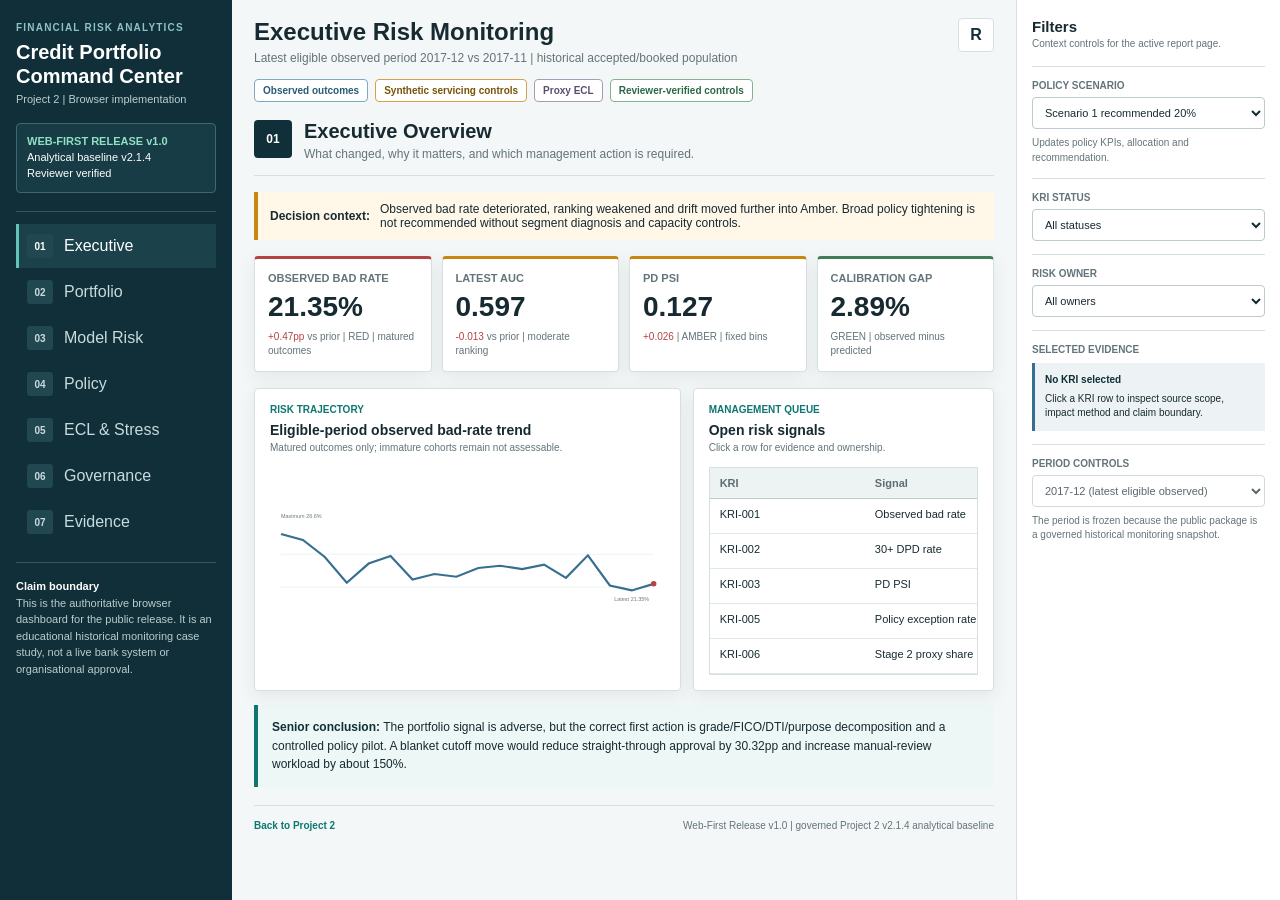
==== dashboard/index.html @ 4a4eb813 "Publish complete Credit Portfolio Monitoring case study" ====
<!doctype html>
<html lang="en">
<head>
<meta charset="utf-8">
<meta name="viewport" content="width=device-width,initial-scale=1">
<title>Project 2 | Web Risk Command Center</title>
<style>
:root{--ink:#172a31;--muted:#63747a;--deep:#102f38;--deep2:#1b4650;--teal:#0d7770;--blue:#376f91;--amber:#c78512;--red:#b44343;--green:#3e7d55;--paper:#f4f7f7;--white:#fff;--line:#d6e0e2;--soft:#e9eff0;--shadow:0 5px 18px rgba(16,47,56,.08)}
*{box-sizing:border-box}html,body{margin:0;min-height:100%;font-family:Segoe UI,Arial,sans-serif;color:var(--ink);background:var(--paper);letter-spacing:0}button,select{font:inherit}button{cursor:pointer}
.app{display:grid;grid-template-columns:232px minmax(0,1fr) 264px;min-height:100vh}.sidebar{background:var(--deep);color:#fff;padding:22px 16px;position:sticky;top:0;height:100vh;overflow:auto}.brand-kicker{font-size:10px;text-transform:uppercase;letter-spacing:.12em;color:#8fc3c2;font-weight:800}.brand{font-size:20px;line-height:1.18;font-weight:760;margin:8px 0 5px}.release{font-size:11px;color:#bad0d3}.runtime-badge{margin:18px 0;padding:10px;border:1px solid #3d6870;background:#173c45;border-radius:4px;font-size:11px;line-height:1.45}.runtime-badge b{color:#8fe0c5}.nav{border-top:1px solid #355761;padding-top:10px}.nav button{width:100%;display:grid;grid-template-columns:28px 1fr;gap:9px;align-items:center;text-align:left;border:0;border-left:3px solid transparent;background:transparent;color:#c8dbde;padding:10px 8px;margin:2px 0;border-radius:0}.nav button span{width:26px;height:24px;display:grid;place-items:center;background:#214750;border-radius:3px;font-size:10px;font-weight:800}.nav button:hover,.nav button.active{background:#1b414a;color:#fff;border-left-color:#62c4b6}.side-note{border-top:1px solid #355761;margin-top:18px;padding-top:15px;font-size:11px;line-height:1.5;color:#b9cdd0}.side-note strong{color:#fff}
.main{min-width:0;padding:18px 22px 30px}.topbar{display:flex;justify-content:space-between;align-items:flex-start;gap:18px;margin-bottom:14px}.topbar h1{font-size:24px;margin:0 0 5px}.topbar p{margin:0;color:var(--muted);font-size:12px}.toolbar{display:flex;gap:7px}.icon-btn{border:1px solid var(--line);background:#fff;border-radius:4px;width:36px;height:34px;color:var(--deep);font-weight:800}.icon-btn:hover{border-color:var(--teal);color:var(--teal)}.filter-toggle{display:none}.scopebar{display:flex;gap:7px;flex-wrap:wrap;margin-bottom:18px}.scope{border:1px solid var(--line);background:#fff;border-radius:4px;padding:5px 8px;font-size:10px;font-weight:750}.scope.observed{color:#285d77;border-color:#80aabe}.scope.synthetic{color:#785207;border-color:#d3a24a}.scope.proxy{color:#5b4d6e;border-color:#a89bb6}.scope.engine{color:#2b6945;border-color:#84b394}
.view{display:none}.view.active{display:block}.view-head{display:flex;align-items:flex-start;gap:12px;padding:0 0 14px;border-bottom:1px solid var(--line);margin-bottom:16px}.view-number{width:38px;height:38px;display:grid;place-items:center;background:var(--deep);color:#fff;border-radius:4px;font-size:12px;font-weight:800;flex:0 0 auto}.view-head h2{font-size:20px;margin:0 0 4px}.view-head p{font-size:12px;color:var(--muted);margin:0;max-width:760px}.disclosure{display:flex;gap:10px;align-items:center;background:#fff7e8;border-left:4px solid var(--amber);padding:10px 12px;margin-bottom:16px;font-size:12px}.disclosure b{white-space:nowrap}.kpis{display:grid;grid-template-columns:repeat(4,minmax(0,1fr));gap:10px;margin-bottom:16px}.kpi{background:#fff;border:1px solid var(--line);border-top:3px solid var(--blue);padding:13px;min-height:112px;border-radius:4px;box-shadow:var(--shadow)}.kpi.risk{border-top-color:var(--red)}.kpi.warn{border-top-color:var(--amber)}.kpi.good{border-top-color:var(--green)}.kpi h3{font-size:11px;text-transform:uppercase;color:var(--muted);margin:0 0 9px}.kpi .value{font-size:28px;font-weight:780;line-height:1}.kpi small{display:block;margin-top:9px;color:var(--muted);font-size:10px;line-height:1.4}.delta.up{color:var(--red)}.delta.down{color:var(--green)}
.grid{display:grid;grid-template-columns:repeat(12,minmax(0,1fr));gap:12px;margin-bottom:14px}.span-4{grid-column:span 4}.span-5{grid-column:span 5}.span-6{grid-column:span 6}.span-7{grid-column:span 7}.span-8{grid-column:span 8}.span-12{grid-column:span 12}.panel{background:#fff;border:1px solid var(--line);border-radius:4px;padding:15px;box-shadow:var(--shadow);min-width:0}.panel h3{font-size:14px;margin:0 0 4px}.panel .sub{font-size:10px;color:var(--muted);margin:0 0 14px}.section-label{font-size:10px;text-transform:uppercase;color:var(--teal);font-weight:800;margin-bottom:7px}.insight{border-left:4px solid var(--teal);background:#edf7f5;padding:13px 14px;font-size:12px;line-height:1.55}.insight strong{color:var(--deep)}
.table-wrap{overflow:auto;border:1px solid var(--line);background:#fff}.table-wrap table{border-collapse:collapse;width:100%;min-width:650px;font-size:11px}.table-wrap th{text-align:left;padding:9px 10px;color:#5d6d72;background:#edf2f3;border-bottom:1px solid #bdcbce;position:sticky;top:0}.table-wrap td{padding:9px 10px;border-bottom:1px solid #e1e8e9;vertical-align:top}.table-wrap tbody tr:hover{background:#f1f7f6}.table-wrap tbody tr.clickable{cursor:pointer}.status{display:inline-block;min-width:51px;text-align:center;padding:3px 5px;border-radius:3px;font-size:9px;font-weight:850}.status.RED{background:#f5dada;color:#8d2929}.status.AMBER,.status.MONITOR{background:#faebc8;color:#785207}.status.GREEN{background:#dcecdf;color:#2e6640}
.bar-list{display:grid;gap:10px}.bar-row{display:grid;grid-template-columns:90px minmax(80px,1fr) 80px 62px;gap:8px;align-items:center;font-size:10px}.bar-track,.stack{height:12px;background:#e6ecee;overflow:hidden;border-radius:2px}.bar-track i{display:block;height:100%;background:var(--blue)}.bar-row b{text-align:right}.bar-row em{text-align:right;color:var(--muted);font-style:normal}.stack{display:flex;height:20px}.stack .approve{background:var(--green)}.stack .review{background:var(--amber)}.stack .decline{background:var(--red)}.legend{display:flex;gap:13px;flex-wrap:wrap;font-size:10px;color:var(--muted);margin-top:10px}.legend i{display:inline-block;width:9px;height:9px;margin-right:4px}.legend .approve{background:var(--green)}.legend .review{background:var(--amber)}.legend .decline{background:var(--red)}
.chart{width:100%;height:180px;display:block}.chart .gridline{stroke:#e0e7e8;stroke-width:1}.chart .line{fill:none;stroke:var(--blue);stroke-width:4}.chart .line.amber{stroke:var(--amber)}.chart text{font-size:10px;fill:#6a797e}.threshold{margin:11px 0}.threshold-head{display:flex;justify-content:space-between;font-size:10px;margin-bottom:5px}.threshold-track{position:relative;height:8px;background:#dce8df}.threshold-track:before{content:"";position:absolute;left:50%;right:25%;height:100%;background:#f5e5bc}.threshold-track:after{content:"";position:absolute;left:75%;right:0;height:100%;background:#f2d0d0}.threshold-track i{position:absolute;width:2px;height:17px;top:-4px;background:var(--deep)}
.decision-band{display:grid;grid-template-columns:190px 1fr;gap:16px;background:var(--deep);color:#fff;padding:16px;margin-top:12px}.decision-band small{color:#9fc5c8;text-transform:uppercase;font-weight:800}.decision-band strong{display:block;font-size:17px;margin-top:6px}.decision-band p{margin:0;color:#d3e1e3;font-size:12px;line-height:1.55}.policy-table tr.active{background:#e5f3f0}.allocation{margin:15px 0}.allocation .stack{height:32px}.allocation-labels{display:flex;justify-content:space-between;font-size:10px;margin-top:6px;color:var(--muted)}
.filters{background:#fff;border-left:1px solid var(--line);padding:18px 15px;position:sticky;top:0;height:100vh;overflow:auto}.filters h2{font-size:15px;margin:0 0 3px}.filters>p{font-size:10px;color:var(--muted);margin:0 0 17px}.filter-block{border-top:1px solid var(--line);padding:13px 0}.filter-block label{display:block;font-size:10px;text-transform:uppercase;color:var(--muted);font-weight:800;margin-bottom:6px}.filter-block select{width:100%;border:1px solid #bdcace;background:#fff;border-radius:4px;padding:8px;color:var(--ink);font-size:11px}.filter-block .note{font-size:10px;color:var(--muted);line-height:1.45;margin-top:7px}.evidence-detail{background:#edf3f4;border-left:3px solid var(--blue);padding:10px;margin-top:8px;font-size:10px;line-height:1.45}.evidence-detail b{display:block;color:var(--deep);margin-bottom:4px}.filters-close{display:none}
.evidence-grid{display:grid;grid-template-columns:repeat(2,minmax(0,1fr));gap:10px}.evidence-item{border-left:3px solid var(--green);background:#f1f7f3;padding:12px}.evidence-item b{display:block;font-size:20px}.evidence-item span{font-size:10px;color:var(--muted)}.boundary{border-left-color:var(--amber);background:#fff8ea}.footer{font-size:10px;color:var(--muted);border-top:1px solid var(--line);padding-top:14px;margin-top:18px;display:flex;justify-content:space-between;gap:14px}.footer a{color:var(--teal);font-weight:700;text-decoration:none}
@media(max-width:1120px){.app{grid-template-columns:210px minmax(0,1fr)}.filters{position:fixed;z-index:30;right:0;top:0;width:284px;transform:translateX(100%);transition:transform .2s}.filters.open{transform:translateX(0);box-shadow:-8px 0 30px rgba(0,0,0,.18)}.filter-toggle,.filters-close{display:inline-grid;place-items:center}.filters-close{float:right;border:1px solid var(--line);background:#fff;width:30px;height:30px;border-radius:4px}}
@media(max-width:760px){.app{display:block}.sidebar{position:relative;height:auto;padding:16px}.brand{font-size:18px}.runtime-badge,.side-note{display:none}.nav{display:flex;overflow:auto;border:0;padding-top:8px}.nav button{flex:0 0 145px}.main{padding:15px}.topbar{align-items:center}.topbar h1{font-size:20px}.scopebar{overflow:auto;flex-wrap:nowrap}.kpis{grid-template-columns:repeat(2,minmax(0,1fr))}.span-4,.span-5,.span-6,.span-7,.span-8,.span-12{grid-column:span 12}.decision-band{grid-template-columns:1fr}.evidence-grid{grid-template-columns:1fr}.footer{display:block}.footer span{display:block;margin-top:6px}.bar-row{grid-template-columns:72px minmax(70px,1fr) 62px}.bar-row em{display:none}}
@media(max-width:430px){.kpis{grid-template-columns:1fr}.topbar p{display:none}.main{padding:12px}.kpi{min-height:100px}.view-head p{font-size:11px}.disclosure{display:block}.disclosure b{display:block;margin-bottom:4px}}
</style>
</head>
<body>
<div class="app">
<aside class="sidebar">
  <div class="brand-kicker">Financial Risk Analytics</div>
  <div class="brand">Credit Portfolio Command Center</div>
  <div class="release">Project 2 | Browser implementation</div>
  <div class="runtime-badge"><b>WEB-FIRST RELEASE v1.0</b><br>Analytical baseline v2.1.4<br>Reviewer verified</div>
  <nav class="nav" aria-label="Report pages">
    <button class="active" data-view="executive"><span>01</span>Executive</button>
    <button data-view="portfolio"><span>02</span>Portfolio</button>
    <button data-view="model"><span>03</span>Model Risk</button>
    <button data-view="policy"><span>04</span>Policy</button>
    <button data-view="ecl"><span>05</span>ECL & Stress</button>
    <button data-view="governance"><span>06</span>Governance</button>
    <button data-view="evidence"><span>07</span>Evidence</button>
  </nav>
  <div class="side-note"><strong>Claim boundary</strong><br>This is the authoritative browser dashboard for the public release. It is an educational historical monitoring case study, not a live bank system or organisational approval.</div>
</aside>

<main class="main">
  <header class="topbar"><div><h1 id="report-title">Executive Risk Monitoring</h1><p>Latest eligible observed period 2017-12 vs 2017-11 | historical accepted/booked population</p></div><div class="toolbar"><button class="icon-btn" id="reset-btn" title="Reset filters">R</button><button class="icon-btn filter-toggle" id="filter-toggle" title="Open filters">F</button></div></header>
  <div class="scopebar"><span class="scope observed">Observed outcomes</span><span class="scope synthetic">Synthetic servicing controls</span><span class="scope proxy">Proxy ECL</span><span class="scope engine">Reviewer-verified controls</span></div>

  <section class="view active" id="executive" data-title="Executive Risk Monitoring">
    <div class="view-head"><div class="view-number">01</div><div><h2>Executive Overview</h2><p>What changed, why it matters, and which management action is required.</p></div></div>
    <div class="disclosure"><b>Decision context:</b><span>Observed bad rate deteriorated, ranking weakened and drift moved further into Amber. Broad policy tightening is not recommended without segment diagnosis and capacity controls.</span></div>
    <div class="kpis">
      <article class="kpi risk"><h3>Observed bad rate</h3><div class="value">21.35%</div><small><span class="delta up">+0.47pp</span> vs prior | RED | matured outcomes</small></article>
      <article class="kpi warn"><h3>Latest AUC</h3><div class="value">0.597</div><small><span class="delta up">-0.013</span> vs prior | moderate ranking</small></article>
      <article class="kpi warn"><h3>PD PSI</h3><div class="value">0.127</div><small><span class="delta up">+0.026</span> | AMBER | fixed bins</small></article>
      <article class="kpi good"><h3>Calibration gap</h3><div class="value">2.89%</div><small>GREEN | observed minus predicted</small></article>
    </div>
    <div class="grid">
      <div class="panel span-7"><div class="section-label">Risk trajectory</div><h3>Eligible-period observed bad-rate trend</h3><p class="sub">Matured outcomes only; immature cohorts remain not assessable.</p><svg class="chart" viewBox="0 0 720 180" role="img" aria-label="Observed bad-rate trend"><line class="gridline" x1="20" y1="145" x2="700" y2="145"/><line class="gridline" x1="20" y1="85" x2="700" y2="85"/><polyline class="line" points="20,48 60,59 100,90 140,137 180,102 220,88 260,131 300,121 340,126 380,110 420,106 460,112 500,104 540,128 580,87 620,142 660,151 700,139"/><circle cx="700" cy="139" r="5" fill="#b44343"/><text x="20" y="18">Maximum 26.6%</text><text x="628" y="171">Latest 21.35%</text></svg></div>
      <div class="panel span-5"><div class="section-label">Management queue</div><h3>Open risk signals</h3><p class="sub">Click a row for evidence and ownership.</p><div class="table-wrap"><table><thead><tr><th>KRI</th><th>Signal</th><th>Status</th></tr></thead><tbody id="executive-kri"></tbody></table></div></div>
    </div>
    <div class="insight"><strong>Senior conclusion:</strong> The portfolio signal is adverse, but the correct first action is grade/FICO/DTI/purpose decomposition and a controlled policy pilot. A blanket cutoff move would reduce straight-through approval by 30.32pp and increase manual-review workload by about 150%.</div>
  </section>

  <section class="view" id="portfolio" data-title="Portfolio Quality">
    <div class="view-head"><div class="view-number">02</div><div><h2>Portfolio Quality</h2><p>Observed booked-account concentration, maturity coverage and risk-grade performance.</p></div></div>
    <div class="disclosure"><b>Observed layer:</b><span>Performance denominators use 1,291,521 matured accounts. All 1,347,681 accounts remain in exposure and concentration views.</span></div>
    <div class="kpis"><article class="kpi"><h3>Total accounts</h3><div class="value">1.348M</div><small>Historical accepted/booked population</small></article><article class="kpi good"><h3>Maturity coverage</h3><div class="value">95.83%</div><small>Outcome-eligible population</small></article><article class="kpi risk"><h3>High-risk accounts</h3><div class="value">673,840</div><small>Grades D and E | 50.00%</small></article><article class="kpi"><h3>Total exposure</h3><div class="value">19.42B</div><small>Governed portfolio exposure</small></article></div>
    <div class="grid"><div class="panel span-7"><div class="section-label">Concentration</div><h3>Accounts and matured bad rate by grade</h3><p class="sub">Bar length is account count; right label is observed matured bad rate.</p><div class="bar-list" id="grade-bars"></div></div><div class="panel span-5"><div class="section-label">Interpretation</div><h3>Risk is concentrated, not uniform</h3><p class="sub">Grades D and E drive half of all accounts and carry the highest observed loss incidence.</p><div class="insight"><strong>Action:</strong> Prioritise D/E purpose and affordability diagnostics before changing the portfolio-wide cutoff. Maintain immature cohorts in exposure views but exclude them from realised performance claims.</div></div></div>
  </section>

  <section class="view" id="model" data-title="Model Risk Monitoring">
    <div class="view-head"><div class="view-number">03</div><div><h2>Model Risk Monitoring</h2><p>Ranking, calibration and population stability for the frozen Project 3 scorecard.</p></div></div>
    <div class="disclosure"><b>Frozen model:</b><span>Project 2 monitors the scorecard and does not retrain it. AUC 0.597 is moderate/weak ranking evidence, not a strong-model claim.</span></div>
    <div class="kpis"><article class="kpi warn"><h3>AUC</h3><div class="value">0.597</div><small>-0.013 vs prior | monitor</small></article><article class="kpi warn"><h3>KS</h3><div class="value">0.138</div><small>-0.026 vs prior</small></article><article class="kpi warn"><h3>PD PSI</h3><div class="value">0.127</div><small>Amber | 0.25 formal review trigger</small></article><article class="kpi good"><h3>Calibration gap</h3><div class="value">0.029</div><small>Within 0.03 Green boundary</small></article></div>
    <div class="grid"><div class="panel span-6"><div class="section-label">Governed thresholds</div><h3>Current position against appetite</h3><div class="threshold"><div class="threshold-head"><span>PD PSI</span><b>0.127</b></div><div class="threshold-track"><i style="left:50.8%"></i></div></div><div class="threshold"><div class="threshold-head"><span>Calibration gap</span><b>0.029</b></div><div class="threshold-track"><i style="left:57.8%"></i></div></div><div class="threshold"><div class="threshold-head"><span>Observed bad rate</span><b>0.214</b></div><div class="threshold-track"><i style="left:85.4%"></i></div></div><div class="legend"><span><i style="background:#dce8df"></i>Green</span><span><i style="background:#f5e5bc"></i>Amber</span><span><i style="background:#f2d0d0"></i>Red</span></div></div><div class="panel span-6"><div class="section-label">Feature drift</div><h3>Current PSI drivers</h3><div class="bar-list"><div class="bar-row"><span>FICO</span><div class="bar-track"><i style="width:80%;background:var(--amber)"></i></div><b>0.160</b><em>Amber</em></div><div class="bar-row"><span>PD</span><div class="bar-track"><i style="width:63.5%;background:var(--amber)"></i></div><b>0.127</b><em>Amber</em></div><div class="bar-row"><span>Score points</span><div class="bar-track"><i style="width:61%;background:var(--amber)"></i></div><b>0.122</b><em>Amber</em></div><div class="bar-row"><span>Loan amount</span><div class="bar-track"><i style="width:29.5%;background:var(--green)"></i></div><b>0.059</b><em>Green</em></div><div class="bar-row"><span>DTI</span><div class="bar-track"><i style="width:17.5%;background:var(--green)"></i></div><b>0.035</b><em>Green</em></div></div></div></div>
    <div class="insight"><strong>Senior conclusion:</strong> Heightened monthly monitoring and feature-level diagnosis are justified. Automatic recalibration is not. Escalate to formal review only if PSI exceeds 0.25, performance deterioration persists, or a documented model-risk trigger is breached.</div>
  </section>

  <section class="view" id="policy" data-title="Policy Scenario Analysis">
    <div class="view-head"><div class="view-number">04</div><div><h2>Policy Scenario Analysis</h2><p>Approval, manual review, decline, bad capture and expected-loss routing trade-offs.</p></div></div>
    <div class="disclosure"><b>Historical simulation:</b><span>Accepted/booked accounts only. Rejected applicants have no observed outcomes; routed expected loss is not realised loss reduction.</span></div>
    <div class="kpis"><article class="kpi"><h3>Approval rate</h3><div class="value" id="policy-approve">-</div><small id="policy-approve-note">Selected scenario</small></article><article class="kpi warn"><h3>Manual review</h3><div class="value" id="policy-review">-</div><small>Operations workload proxy</small></article><article class="kpi risk"><h3>Decline rate</h3><div class="value" id="policy-decline">-</div><small>Routing outcome</small></article><article class="kpi good"><h3>Approved bad rate</h3><div class="value" id="policy-bad">-</div><small>Observed matured approved accounts</small></article></div>
    <div class="grid"><div class="panel span-5"><div class="section-label">Selected policy</div><h3 id="policy-name">-</h3><div class="allocation"><div class="stack"><i class="approve" id="alloc-approve"></i><i class="review" id="alloc-review"></i><i class="decline" id="alloc-decline"></i></div><div class="allocation-labels"><span>Approve</span><span>Manual review</span><span>Decline</span></div></div><div class="evidence-grid"><div class="evidence-item"><b id="policy-capture">-</b><span>Bad capture outside approval</span></div><div class="evidence-item"><b id="policy-el">-</b><span>Auto-approved EL reduction vs baseline</span></div></div></div><div class="panel span-7"><div class="section-label">Scenario comparison</div><div class="table-wrap"><table class="policy-table"><thead><tr><th>Policy</th><th>Approve</th><th>Manual</th><th>Decline</th><th>Approved bad</th></tr></thead><tbody id="policy-rows"></tbody></table></div></div></div>
    <div class="decision-band"><div><small>Senior recommendation</small><strong id="policy-verdict">-</strong></div><p id="policy-rationale">-</p></div>
  </section>

  <section class="view" id="ecl" data-title="ECL and Stress Monitoring">
    <div class="view-head"><div class="view-number">05</div><div><h2>ECL and Stress</h2><p>Frozen Project 4 point-in-time loss snapshot, scenario sensitivity and concentration.</p></div></div>
    <div class="disclosure"><b>Proxy boundary:</b><span>Stage 2 uses broad proxy logic. No prior reporting-date snapshot exists, so ECL trend is correctly withheld.</span></div>
    <div class="kpis"><article class="kpi"><h3>Base ECL</h3><div class="value">108.57M</div><small>Frozen reporting-date snapshot</small></article><article class="kpi"><h3>Weighted ECL</h3><div class="value">118.65M</div><small>Scenario-weighted estimate</small></article><article class="kpi risk"><h3>Downside uplift</h3><div class="value">53.85%</div><small>RED | base-to-downside</small></article><article class="kpi risk"><h3>Stage 2 proxy share</h3><div class="value">48.30%</div><small>Production SICR gap</small></article></div>
    <div class="grid"><div class="panel span-7"><div class="section-label">Stage bridge</div><div class="table-wrap"><table><thead><tr><th>Stage</th><th>Accounts</th><th>EAD</th><th>Weighted ECL</th><th>ECL rate</th></tr></thead><tbody><tr><td>Stage 1</td><td>96,455</td><td>648.06M</td><td>31.84M</td><td>4.91%</td></tr><tr><td>Stage 2 proxy</td><td>90,111</td><td>530.59M</td><td>86.81M</td><td>16.36%</td></tr></tbody></table></div></div><div class="panel span-5"><div class="section-label">Management interpretation</div><h3>Material sensitivity, constrained evidence</h3><p class="sub">The loss framework supports scenario comparison and readiness diagnosis, not audited provisioning.</p><div class="insight"><strong>Action:</strong> Acquire observed SICR triggers and a second reporting date before presenting Stage 2 migration or ECL movement as production evidence.</div></div></div>
  </section>

  <section class="view" id="governance" data-title="EWS and Governance">
    <div class="view-head"><div class="view-number">06</div><div><h2>EWS, Actions and Governance</h2><p>Threshold state, accountable ownership, impact and evidence-based closure.</p></div></div>
    <div class="kpis"><article class="kpi risk"><h3>Red indicators</h3><div class="value" id="red-count">6</div><small>Persistent and static-review signals</small></article><article class="kpi warn"><h3>Amber indicators</h3><div class="value" id="amber-count">1</div><small>Heightened monitoring</small></article><article class="kpi"><h3>Named owners</h3><div class="value">8</div><small>Accountable risk/control functions</small></article><article class="kpi good"><h3>Closure standard</h3><div class="value">100%</div><small>Owner + criteria + evidence required</small></article></div>
    <div class="table-wrap"><table><thead><tr><th>KRI</th><th>Metric</th><th>Current</th><th>Status</th><th>State</th><th>Affected</th><th>Owner</th></tr></thead><tbody id="kri-rows"></tbody></table></div>
    <div class="insight" style="margin-top:14px"><strong>Senior conclusion:</strong> A breach is not an action. Each material signal must have a decision owner, quantified treatment, acceptance criteria and objective closure artifact. Static proxy overlays remain review items until a time series exists.</div>
  </section>

  <section class="view" id="evidence" data-title="Evidence and Claim Control">
    <div class="view-head"><div class="view-number">07</div><div><h2>Evidence and Claim Control</h2><p>What has executed, how it reconciles, and where the conclusions must stop.</p></div></div>
    <div class="evidence-grid"><div class="evidence-item"><b>131 / 131</b><span>Analytical validation controls</span></div><div class="evidence-item"><b>56 / 56</b><span>User acceptance tests</span></div><div class="evidence-item"><b>25 / 25</b><span>System integration tests</span></div><div class="evidence-item"><b>25 / 25</b><span>Negative and exception tests</span></div><div class="evidence-item"><b>13 / 13</b><span>Excel KPI reconciliations</span></div><div class="evidence-item"><b>25 / 25</b><span>Browser release checks</span></div></div>
    <div class="grid" style="margin-top:14px"><div class="panel span-6"><div class="section-label">Permitted claim</div><h3>Reviewer-verifiable monitoring evidence</h3><p class="sub">The release contains frozen inputs, deterministic calculations, SQL and Python logic, a formula-driven Excel control model, management reports and an interactive browser dashboard.</p></div><div class="panel span-6"><div class="section-label">Prohibited claim</div><h3>No production or organisational claim</h3><p class="sub">The project is not a live servicing platform, regulatory report, audited provisioning process, independent model validation or organisational approval.</p></div></div>
    <div class="table-wrap"><table><thead><tr><th>Evidence layer</th><th>Status</th><th>Purpose</th><th>Boundary</th></tr></thead><tbody><tr><td>Observed credit outcomes</td><td><span class="status GREEN">PASS</span></td><td>Portfolio quality and model monitoring</td><td>Accepted/booked population; matured outcome controls</td></tr><tr><td>Synthetic servicing</td><td><span class="status AMBER">CONTROL</span></td><td>DPD, roll-rate, cure and vintage mechanics</td><td>Not observed collections performance</td></tr><tr><td>Proxy ECL</td><td><span class="status AMBER">PROXY</span></td><td>Scenario sensitivity and readiness gaps</td><td>No audited provisioning claim</td></tr><tr><td>Browser report</td><td><span class="status GREEN">LIVE</span></td><td>Recruiter interaction and decision storytelling</td><td>Authoritative Web-First Release v1.0 dashboard</td></tr></tbody></table></div>
  </section>

  <footer class="footer"><a href="../OPEN_THIS_FIRST.html">Back to Project 2</a><span>Web-First Release v1.0 | governed Project 2 v2.1.4 analytical baseline</span></footer>
</main>

<aside class="filters" id="filters"><button class="filters-close" id="filters-close" aria-label="Close filters">X</button><h2>Filters</h2><p>Context controls for the active report page.</p>
  <div class="filter-block"><label for="policy-filter">Policy scenario</label><select id="policy-filter"></select><div class="note">Updates policy KPIs, allocation and recommendation.</div></div>
  <div class="filter-block"><label for="status-filter">KRI status</label><select id="status-filter"><option value="ALL">All statuses</option><option value="RED">Red</option><option value="AMBER">Amber</option><option value="GREEN">Green</option></select></div>
  <div class="filter-block"><label for="owner-filter">Risk owner</label><select id="owner-filter"><option value="ALL">All owners</option></select></div>
  <div class="filter-block"><label>Selected evidence</label><div class="evidence-detail" id="evidence-detail"><b>No KRI selected</b>Click a KRI row to inspect source scope, impact method and claim boundary.</div></div>
  <div class="filter-block"><label>Period controls</label><select disabled><option>2017-12 (latest eligible observed)</option></select><div class="note">The period is frozen because the public package is a governed historical monitoring snapshot.</div></div>
</aside>
</div>

<script>
const policyData=[
{id:'baseline_current_25',label:'Baseline current 25%',approve:.7979010794,review:.2020989206,decline:0,bad:.1763919861,capture:.3019550466,el:0},
{id:'scenario_1_recommended_20',label:'Scenario 1 recommended 20%',approve:.4947159202,review:.5052840798,decline:0,bad:.1464246810,capture:.6407261053,el:.4995782670},
{id:'scenario_2_conservative_15',label:'Scenario 2 conservative 15%',approve:.2943637773,review:.7056362227,decline:0,bad:.1212566778,capture:.8229705495,el:.7531083469},
{id:'scenario_3_overlay_20',label:'Scenario 3 overlay 20%',approve:.4916079568,review:.5083920432,decline:0,bad:.1460588860,capture:.6438750706,el:.5029919113},
{id:'scenario_4_decline_threshold_30',label:'Scenario 4 decline threshold 30%',approve:.4947159202,review:.4041676442,decline:.1011164356,bad:.1464246810,capture:.6407261053,el:.4995782670}
];
const kriData=[
{id:'KRI-001',metric:'Observed bad rate',value:.2135390742,status:'RED',state:'PERSISTENT',affected:10045,owner:'Portfolio Risk',scope:'P3/P6 observed',impact:'Excess bad rate above Green boundary x exposure x average LGD',boundary:'Matured accepted/booked outcomes only'},
{id:'KRI-002',metric:'30+ DPD rate',value:.1233396584,status:'RED',state:'PERSISTENT',affected:130,owner:'Collections',scope:'P2 synthetic',impact:'Synthetic delinquent accounts and balance; no observed loss estimate',boundary:'Controls-testing servicing layer only'},
{id:'KRI-003',metric:'PD PSI',value:.1270225257,status:'AMBER',state:'PERSISTENT',affected:10045,owner:'Model Risk',scope:'P3/P6 observed',impact:'Drift trigger; not directly monetised',boundary:'Fixed development bins'},
{id:'KRI-004',metric:'Absolute calibration gap',value:.0288835023,status:'GREEN',state:'STABLE_GREEN',affected:10045,owner:'Model Owner',scope:'P3/P6 observed',impact:'Absolute PD gap x exposure x average LGD',boundary:'Latest eligible matured period'},
{id:'KRI-005',metric:'Policy exception rate',value:.0506024096,status:'RED',state:'PERSISTENT',affected:63,owner:'Credit Policy',scope:'P6/P2 simulation',impact:'Exception accounts x 10-minute handling-time assumption',boundary:'Historical booked-account routing simulation'},
{id:'KRI-006',metric:'Stage 2 proxy share',value:.4829979739,status:'RED',state:'STATIC_REVIEW',affected:90111,owner:'Credit Risk',scope:'P4 proxy',impact:'Stage 2 proxy accounts, EAD and weighted ECL',boundary:'No observed production SICR trigger'},
{id:'KRI-007',metric:'Downside ECL uplift',value:.5385113993,status:'RED',state:'STATIC_REVIEW',affected:186566,owner:'Finance Risk',scope:'P4 proxy',impact:'Downside ECL minus base ECL',boundary:'Frozen point-in-time scenario snapshot'},
{id:'KRI-008',metric:'Critical control precision',value:.0131578947,status:'RED',state:'STATIC_REVIEW',affected:152,owner:'Fraud Strategy',scope:'P5 synthetic',impact:'Critical alerts minus synthetic fraud-label hits',boundary:'Synthetic workflow; not live payment outcomes'}
];
const grades=[{g:'A - Low',n:134769,bad:.1080},{g:'B - Moderate',n:269536,bad:.1605},{g:'C - Watch',n:269536,bad:.2006},{g:'D - High',n:404304,bad:.2344},{g:'E - Very High',n:269536,bad:.3145}];
const pct=(v,d=2)=>(v*100).toFixed(d)+'%';const num=v=>new Intl.NumberFormat('en-US').format(v);
const policyFilter=document.getElementById('policy-filter'),statusFilter=document.getElementById('status-filter'),ownerFilter=document.getElementById('owner-filter');
policyData.forEach(p=>policyFilter.add(new Option(p.label,p.id)));policyFilter.value='scenario_1_recommended_20';
[...new Set(kriData.map(k=>k.owner))].sort().forEach(o=>ownerFilter.add(new Option(o,o)));
function renderPolicy(){const p=policyData.find(x=>x.id===policyFilter.value)||policyData[0];document.getElementById('policy-name').textContent=p.label;document.getElementById('policy-approve').textContent=pct(p.approve);document.getElementById('policy-review').textContent=pct(p.review);document.getElementById('policy-decline').textContent=pct(p.decline);document.getElementById('policy-bad').textContent=pct(p.bad);document.getElementById('policy-capture').textContent=pct(p.capture);document.getElementById('policy-el').textContent=pct(p.el);document.getElementById('alloc-approve').style.width=pct(p.approve);document.getElementById('alloc-review').style.width=pct(p.review);document.getElementById('alloc-decline').style.width=pct(p.decline);document.querySelectorAll('#policy-rows tr').forEach(r=>r.classList.toggle('active',r.dataset.id===p.id));const verdict=document.getElementById('policy-verdict'),reason=document.getElementById('policy-rationale');if(p.id==='scenario_1_recommended_20'||p.id==='scenario_3_overlay_20'){verdict.textContent='PILOT WITH CAPACITY REDESIGN';reason.textContent='Risk selection improves, but approval falls about 30pp and manual review rises roughly 150% versus baseline. Pilot with queue capacity, SLA and stop-loss controls before rollout.'}else if(p.id==='scenario_2_conservative_15'){verdict.textContent='DO NOT ROLL OUT';reason.textContent='The risk reduction is strongest, but 70.56% manual review is operationally infeasible and approval loss exceeds appetite. Use as downside sensitivity only.'}else if(p.id==='scenario_4_decline_threshold_30'){verdict.textContent='CONTROLLED SENSITIVITY';reason.textContent='This creates a measurable decline population and tests routing, but still requires applicant-level validation, adverse-action controls and operations capacity.'}else{verdict.textContent='CURRENT BASELINE';reason.textContent='Baseline preserves approval and workload but retains the highest approved bad rate. It is the comparison policy, not the preferred future state.'}}
function initPolicyRows(){document.getElementById('policy-rows').innerHTML=policyData.map(p=>`<tr class="clickable" data-id="${p.id}"><td><b>${p.label}</b></td><td>${pct(p.approve)}</td><td>${pct(p.review)}</td><td>${pct(p.decline)}</td><td>${pct(p.bad)}</td></tr>`).join('');document.querySelectorAll('#policy-rows tr').forEach(r=>r.onclick=()=>{policyFilter.value=r.dataset.id;renderPolicy()})}
function filteredKri(){return kriData.filter(k=>(statusFilter.value==='ALL'||k.status===statusFilter.value)&&(ownerFilter.value==='ALL'||k.owner===ownerFilter.value))}
function kriRow(k,compact=false){return compact?`<tr class="clickable" data-kri="${k.id}"><td>${k.id}</td><td>${k.metric}</td><td><span class="status ${k.status}">${k.status}</span></td></tr>`:`<tr class="clickable" data-kri="${k.id}"><td>${k.id}</td><td><b>${k.metric}</b><br><small>${k.scope}</small></td><td>${pct(k.value)}</td><td><span class="status ${k.status}">${k.status}</span></td><td>${k.state}</td><td>${num(k.affected)}</td><td>${k.owner}</td></tr>`}
function bindKriRows(){document.querySelectorAll('[data-kri]').forEach(r=>r.onclick=()=>showEvidence(r.dataset.kri))}
function renderKri(){const rows=filteredKri();document.getElementById('kri-rows').innerHTML=rows.map(k=>kriRow(k)).join('')||'<tr><td colspan="7">No KRI matches the selected filters.</td></tr>';document.getElementById('executive-kri').innerHTML=rows.filter(k=>k.status!=='GREEN').slice(0,5).map(k=>kriRow(k,true)).join('')||'<tr><td colspan="3">No open signal matches.</td></tr>';document.getElementById('red-count').textContent=rows.filter(k=>k.status==='RED').length;document.getElementById('amber-count').textContent=rows.filter(k=>k.status==='AMBER').length;bindKriRows()}
function showEvidence(id){const k=kriData.find(x=>x.id===id);if(!k)return;document.getElementById('evidence-detail').innerHTML=`<b>${k.id} | ${k.metric}</b><strong>Owner:</strong> ${k.owner}<br><strong>Source:</strong> ${k.scope}<br><strong>Impact method:</strong> ${k.impact}<br><strong>Boundary:</strong> ${k.boundary}`;if(innerWidth<=1120)document.getElementById('filters').classList.add('open')}
function renderGrades(){const max=Math.max(...grades.map(g=>g.n));document.getElementById('grade-bars').innerHTML=grades.map(g=>`<div class="bar-row"><span>${g.g}</span><div class="bar-track"><i style="width:${g.n/max*100}%;background:${g.g[0]==='D'||g.g[0]==='E'?'var(--red)':'var(--blue)'}"></i></div><b>${num(g.n)}</b><em>${pct(g.bad)}</em></div>`).join('')}
function showView(id){document.querySelectorAll('.view').forEach(v=>v.classList.toggle('active',v.id===id));document.querySelectorAll('.nav button').forEach(b=>b.classList.toggle('active',b.dataset.view===id));const view=document.getElementById(id);document.getElementById('report-title').textContent=view.dataset.title;history.replaceState(null,'','?view='+id);scrollTo(0,0)}
document.querySelectorAll('.nav button').forEach(b=>b.onclick=()=>showView(b.dataset.view));policyFilter.onchange=renderPolicy;statusFilter.onchange=renderKri;ownerFilter.onchange=renderKri;
document.getElementById('filter-toggle').onclick=()=>document.getElementById('filters').classList.add('open');document.getElementById('filters-close').onclick=()=>document.getElementById('filters').classList.remove('open');
document.getElementById('reset-btn').onclick=()=>{policyFilter.value='scenario_1_recommended_20';statusFilter.value='ALL';ownerFilter.value='ALL';document.getElementById('evidence-detail').innerHTML='<b>No KRI selected</b>Click a KRI row to inspect source scope, impact method and claim boundary.';renderPolicy();renderKri()};
initPolicyRows();renderPolicy();renderGrades();renderKri();const requested=new URLSearchParams(location.search).get('view');if(requested&&document.getElementById(requested))showView(requested);
</script>
</body>
</html>
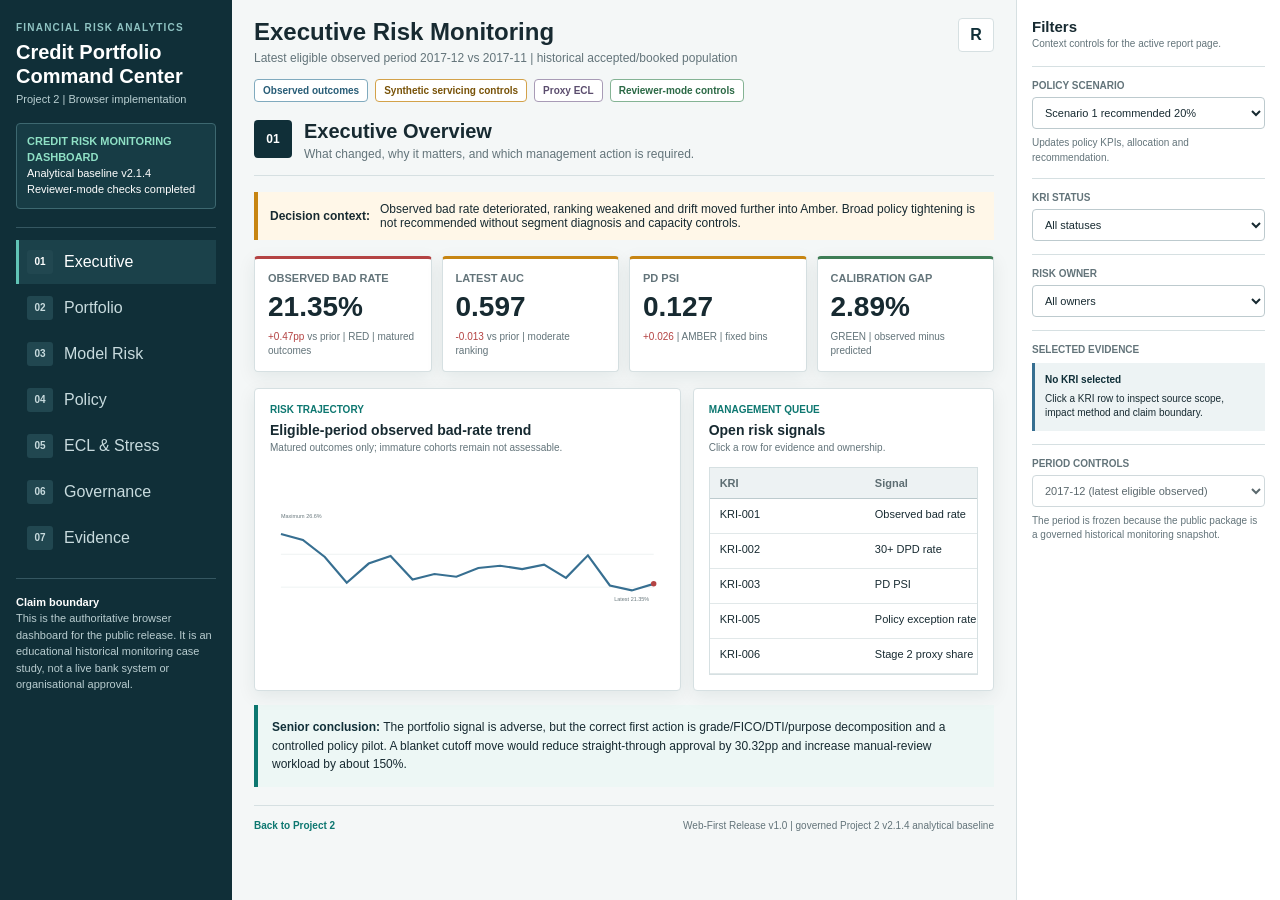
==== commit 7afb4ee0: "Harden public risk claim wording" ====
--- a/dashboard/index.html
+++ b/dashboard/index.html
@@ -28,7 +28,7 @@
   <div class="brand-kicker">Financial Risk Analytics</div>
   <div class="brand">Credit Portfolio Command Center</div>
   <div class="release">Project 2 | Browser implementation</div>
-  <div class="runtime-badge"><b>WEB-FIRST RELEASE v1.0</b><br>Analytical baseline v2.1.4<br>Reviewer verified</div>
+  <div class="runtime-badge"><b>CREDIT RISK MONITORING DASHBOARD</b><br>Analytical baseline v2.1.4<br>Reviewer-mode checks completed</div>
   <nav class="nav" aria-label="Report pages">
     <button class="active" data-view="executive"><span>01</span>Executive</button>
     <button data-view="portfolio"><span>02</span>Portfolio</button>
@@ -43,7 +43,7 @@
 
 <main class="main">
   <header class="topbar"><div><h1 id="report-title">Executive Risk Monitoring</h1><p>Latest eligible observed period 2017-12 vs 2017-11 | historical accepted/booked population</p></div><div class="toolbar"><button class="icon-btn" id="reset-btn" title="Reset filters">R</button><button class="icon-btn filter-toggle" id="filter-toggle" title="Open filters">F</button></div></header>
-  <div class="scopebar"><span class="scope observed">Observed outcomes</span><span class="scope synthetic">Synthetic servicing controls</span><span class="scope proxy">Proxy ECL</span><span class="scope engine">Reviewer-verified controls</span></div>
+  <div class="scopebar"><span class="scope observed">Observed outcomes</span><span class="scope synthetic">Synthetic servicing controls</span><span class="scope proxy">Proxy ECL</span><span class="scope engine">Reviewer-mode controls</span></div>
 
   <section class="view active" id="executive" data-title="Executive Risk Monitoring">
     <div class="view-head"><div class="view-number">01</div><div><h2>Executive Overview</h2><p>What changed, why it matters, and which management action is required.</p></div></div>
@@ -64,7 +64,7 @@
   <section class="view" id="portfolio" data-title="Portfolio Quality">
     <div class="view-head"><div class="view-number">02</div><div><h2>Portfolio Quality</h2><p>Observed booked-account concentration, maturity coverage and risk-grade performance.</p></div></div>
     <div class="disclosure"><b>Observed layer:</b><span>Performance denominators use 1,291,521 matured accounts. All 1,347,681 accounts remain in exposure and concentration views.</span></div>
-    <div class="kpis"><article class="kpi"><h3>Total accounts</h3><div class="value">1.348M</div><small>Historical accepted/booked population</small></article><article class="kpi good"><h3>Maturity coverage</h3><div class="value">95.83%</div><small>Outcome-eligible population</small></article><article class="kpi risk"><h3>High-risk accounts</h3><div class="value">673,840</div><small>Grades D and E | 50.00%</small></article><article class="kpi"><h3>Total exposure</h3><div class="value">19.42B</div><small>Governed portfolio exposure</small></article></div>
+    <div class="kpis"><article class="kpi"><h3>Total accounts</h3><div class="value">1.348M</div><small>Historical accepted/booked population</small></article><article class="kpi good"><h3>Maturity coverage</h3><div class="value">95.83%</div><small>Outcome-eligible population</small></article><article class="kpi risk"><h3>High-risk accounts</h3><div class="value">673,840</div><small>Grades D and E | 50.00%</small></article><article class="kpi"><h3>Total exposure</h3><div class="value">19.42B</div><small>Analytical exposure units</small></article></div>
     <div class="grid"><div class="panel span-7"><div class="section-label">Concentration</div><h3>Accounts and matured bad rate by grade</h3><p class="sub">Bar length is account count; right label is observed matured bad rate.</p><div class="bar-list" id="grade-bars"></div></div><div class="panel span-5"><div class="section-label">Interpretation</div><h3>Risk is concentrated, not uniform</h3><p class="sub">Grades D and E drive half of all accounts and carry the highest observed loss incidence.</p><div class="insight"><strong>Action:</strong> Prioritise D/E purpose and affordability diagnostics before changing the portfolio-wide cutoff. Maintain immature cohorts in exposure views but exclude them from realised performance claims.</div></div></div>
   </section>
 
